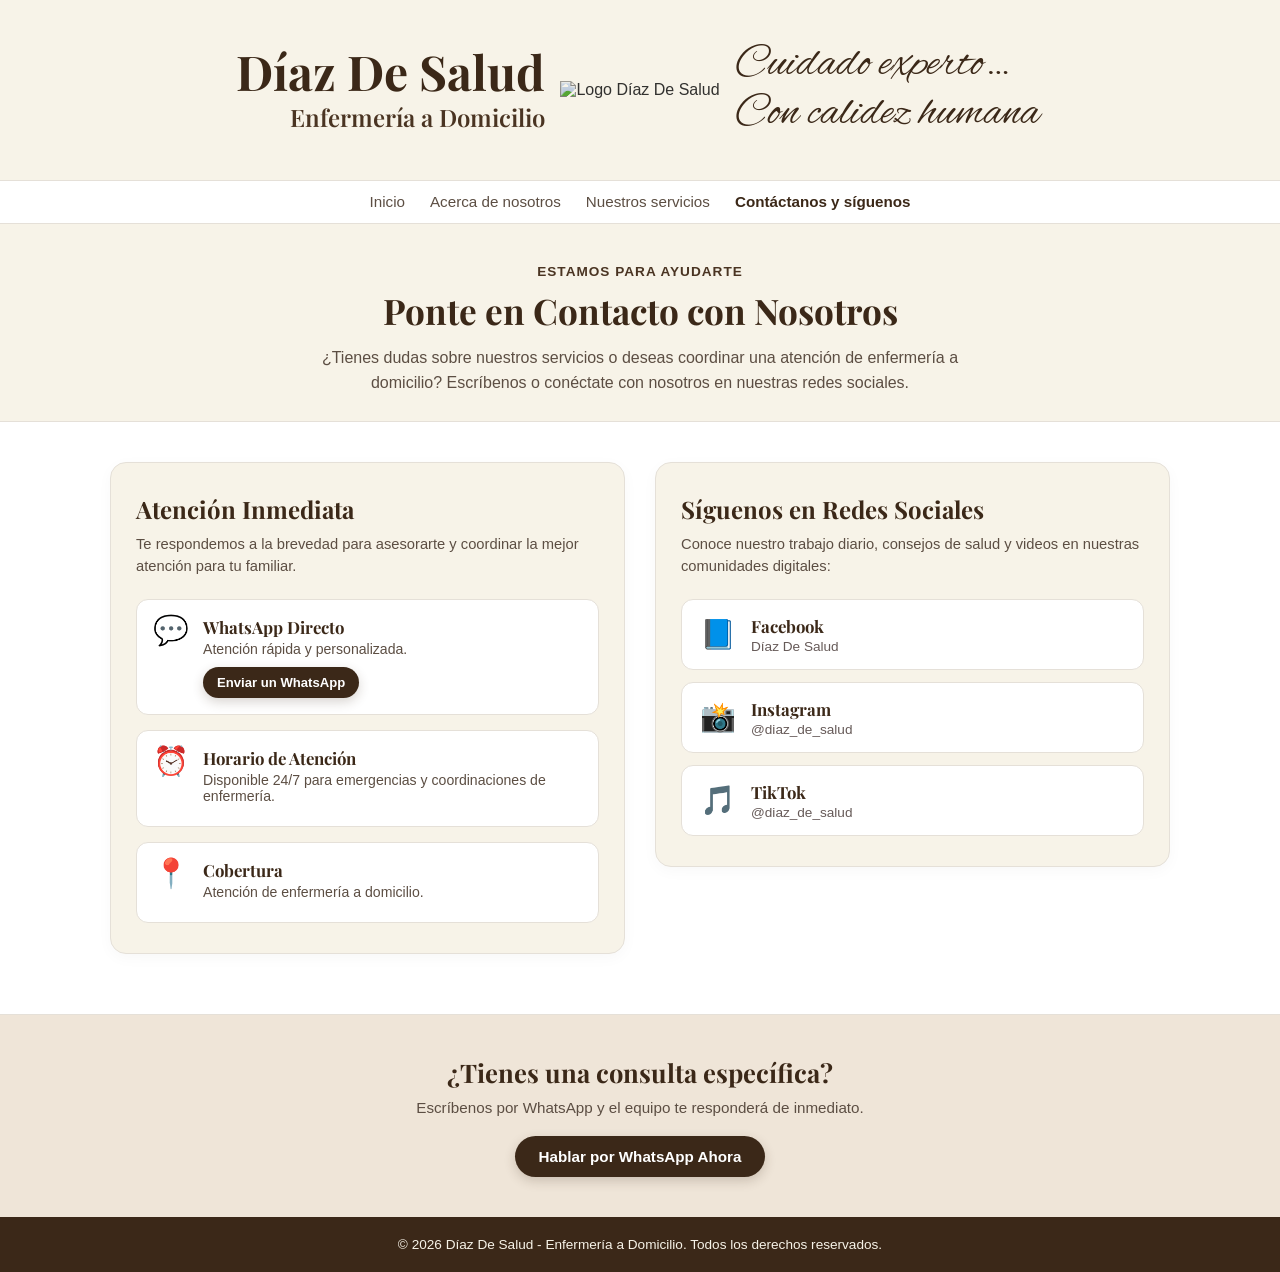
==== contactanos.html @ 616ee458 "Add files via upload" ====
<!DOCTYPE html>
<html lang="es">
<head>
    <meta charset="UTF-8">
    <meta name="viewport" content="width=device-width, initial-scale=1.0">
    <title>Contáctanos - Díaz De Salud</title>
    <!-- Carga de fuentes Alex Brush y Playfair Display -->
    <link rel="preconnect" href="https://fonts.googleapis.com">
    <link rel="preconnect" href="https://fonts.gstatic.com" crossorigin>
    <link href="https://fonts.googleapis.com/css2?family=Alex+Brush&family=Playfair+Display:wght@600;700&display=swap" rel="stylesheet">
    <link rel="stylesheet" href="style.css">
</head>
<body>

    <!-- Franja Superior -->
    <header class="header-container">
        <div class="header-col col-left">
            <h1 class="brand-title">Díaz De Salud</h1>
            <p class="brand-subtitle">Enfermería a Domicilio</p>
        </div>
        <div class="header-col col-center">
            <img src="imagen/imagen1.jpg" alt="Logo Díaz De Salud" class="logo-heart">
        </div>
        <div class="header-col col-right">
            <p class="brand-slogan">Cuidado experto…<br>Con calidez humana</p>
        </div>
    </header>

    <!-- Menú Inferior -->
    <nav class="navbar">
        <ul>
            <li><a href="index.html">Inicio</a></li>
            <li><a href="nosotros.html">Acerca de nosotros</a></li>
            <li><a href="servicios.html">Nuestros servicios</a></li>
            <li><a href="contactanos.html" class="active">Contáctanos y síguenos</a></li>
        </ul>
    </nav>

    <main>
        <!-- CABECERA DE CONTACTO -->
        <section class="contact-header-section">
            <div class="section-container">
                <span class="sub-tagline">Estamos para ayudarte</span>
                <h1 class="contact-main-title">Ponte en Contacto con Nosotros</h1>
                <p class="contact-main-desc">
                    ¿Tienes dudas sobre nuestros servicios o deseas coordinar una atención de enfermería a domicilio? Escríbenos o conéctate con nosotros en nuestras redes sociales.
                </p>
            </div>
        </section>

        <!-- SECCIÓN PRINCIPAL: DOS COLUMNAS -->
        <section class="contact-content-section">
            <div class="section-container">
                <div class="contact-grid">

                    <!-- Columna Izquierda: Canales Directos -->
                    <div class="contact-info-card">
                        <h2>Atención Inmediata</h2>
                        <p class="contact-info-desc">Te respondemos a la brevedad para asesorarte y coordinar la mejor atención para tu familiar.</p>

                        <div class="contact-methods">
                            <div class="method-item">
                                <span class="method-icon">💬</span>
                                <div class="method-details">
                                    <h3>WhatsApp Directo</h3>
                                    <p>Atención rápida y personalizada.</p>
                                    <button type="button" class="btn btn-whatsapp method-btn" id="openWsModal">
                                        Enviar un WhatsApp
                                    </button>
                                </div>
                            </div>

                            <div class="method-item">
                                <span class="method-icon">⏰</span>
                                <div class="method-details">
                                    <h3>Horario de Atención</h3>
                                    <p>Disponible 24/7 para emergencias y coordinaciones de enfermería.</p>
                                </div>
                            </div>

                            <div class="method-item">
                                <span class="method-icon">📍</span>
                                <div class="method-details">
                                    <h3>Cobertura</h3>
                                    <p>Atención de enfermería a domicilio.</p>
                                </div>
                            </div>
                        </div>
                    </div>

                    <!-- Columna Derecha: Redes Sociales -->
                    <div class="social-section-card">
                        <h2>Síguenos en Redes Sociales</h2>
                        <p class="social-section-desc">Conoce nuestro trabajo diario, consejos de salud y videos en nuestras comunidades digitales:</p>

                        <div class="social-links-grid-3">
                            
                            <!-- Facebook -->
                            <a href="https://www.facebook.com/share/1FSG6g7A3p/" target="_blank" class="social-card facebook">
                                <span class="social-icon">📘</span>
                                <div class="social-text">
                                    <h3>Facebook</h3>
                                    <p>Díaz De Salud</p>
                                </div>
                            </a>

                            <!-- Instagram -->
                            <a href="https://www.instagram.com/diaz_de_salud?stkn=MWpzaWEya2Z0dGp3eg==" target="_blank" class="social-card instagram">
                                <span class="social-icon">📸</span>
                                <div class="social-text">
                                    <h3>Instagram</h3>
                                    <p>@diaz_de_salud</p>
                                </div>
                            </a>

                            <!-- TikTok -->
                            <a href="https://www.tiktok.com/@diaz_de_salud?_r=1&_t=ZS-9A9XBsRQfKu" target="_blank" class="social-card tiktok">
                                <span class="social-icon">🎵</span>
                                <div class="social-text">
                                    <h3>TikTok</h3>
                                    <p>@diaz_de_salud</p>
                                </div>
                            </a>

                        </div>
                    </div>

                </div>
            </div>
        </section>

        <!-- CTA FINAL -->
        <section class="cta-section">
            <div class="section-container">
                <h2>¿Tienes una consulta específica?</h2>
                <p>Escríbenos por WhatsApp y el equipo te responderá de inmediato.</p>
                <button type="button" class="btn btn-whatsapp" id="openWsModalCta">
                    Hablar por WhatsApp Ahora
                </button>
            </div>
        </section>
    </main>

    <!-- VENTANA MODAL SELECCIÓN DE WHATSAPP -->
    <div class="ws-modal-overlay" id="wsModal">
        <div class="ws-modal-card">
            <button class="ws-modal-close" id="closeWsModal">&times;</button>
            <h3 class="ws-modal-title">Selecciona un canal de atención</h3>
            <p class="ws-modal-sub">Estamos listos para atenderte por cualquiera de nuestras líneas:</p>
            
            <div class="ws-modal-options">
                <a href="https://wa.me/51926476784?text=Hola,%20quisiera%20consultar%20sobre%20sus%20servicios%20de%20enfermer%C3%ADa." 
                   target="_blank" 
                   class="ws-option-btn">
                   💬 926 476 784
                </a>
                <a href="https://wa.me/51933791007?text=Hola,%20quisiera%20solicitar%20coordinaci%C3%B3n%20de%20servicios." 
                   target="_blank" 
                   class="ws-option-btn">
                   💬 933 791 007
                </a>
            </div>
        </div>
    </div>

    <!-- PIE DE PÁGINA -->
    <footer class="footer-container">
        <p>&copy; 2026 Díaz De Salud - Enfermería a Domicilio. Todos los derechos reservados.</p>
    </footer>

    <!-- JS Y MODAL -->
    <script src="script.js"></script>
</body>
</html>
---- style.css ----
/* ==========================================
   1. RESET Y CONFIGURACIÓN GENERAL
   ========================================== */
* {
    margin: 0;
    padding: 0;
    box-sizing: border-box;
}

body {
    background-color: #f7f3e8;
    color: #333333;
    font-family: Arial, sans-serif;
    overflow-x: hidden; /* Evita que la pantalla se mueva a los lados en celular */
}

/* ==========================================
   2. ENCABEZADO Y FRANJA SUPERIOR
   ========================================== */
.header-container {
    width: 100%;
    min-height: 180px;
    background-color: #f7f3e8;
    display: flex;
    justify-content: space-between;
    align-items: center;
    padding: 20px 30px;
    max-width: 1200px;
    margin: 0 auto;
}

.col-left {
    text-align: right;
    flex: 1;
}

.col-center {
    text-align: center;
    padding: 0 15px;
}

.col-right {
    text-align: left;
    flex: 1;
}

.logo-heart {
    height: 140px;
    width: auto;
    object-fit: contain;
    mix-blend-mode: multiply;
}

.brand-title {
    font-family: 'Playfair Display', Georgia, serif;
    font-size: 3rem;
    font-weight: 700;
    color: #3b2818;
    line-height: 1;
}

.brand-subtitle {
    font-family: 'Playfair Display', Georgia, serif;
    font-size: 1.5rem;
    font-weight: 600;
    color: #4a3422;
    margin-top: 6px;
}

.brand-slogan {
    font-family: 'Alex Brush', cursive;
    font-size: 2.8rem;
    color: #3b2818;
    line-height: 1.1;
}

/* ==========================================
   3. MENÚ DE NAVEGACIÓN
   ========================================== */
.navbar {
    width: 100%;
    background-color: #ffffff;
    padding: 12px 10px;
    border-top: 1px solid #e5e0d8;
    border-bottom: 1px solid #e5e0d8;
}

.navbar ul {
    display: flex;
    justify-content: center;
    align-items: center;
    list-style: none;
    gap: 25px;
    flex-wrap: wrap;
}

.navbar a {
    text-decoration: none;
    color: #5c4e43;
    font-family: Arial, sans-serif;
    font-size: 0.95rem;
    font-weight: 500;
    transition: color 0.2s ease;
    white-space: nowrap;
}

.navbar a:hover,
.navbar a.active {
    color: #3b2818;
    font-weight: bold;
}

/* ==========================================
   4. SECCIÓN PRINCIPAL (MAIN GENERAL)
   ========================================== */
main {
    background-color: #f7f3e8;
}

.section-container {
    max-width: 1100px;
    margin: 0 auto;
    padding: 0 20px;
}

.section-title {
    font-family: 'Playfair Display', Georgia, serif;
    text-align: center;
    color: #3b2818;
    font-size: 2rem;
    margin-bottom: 10px;
}

.section-subtitle {
    text-align: center;
    color: #665A58;
    margin-bottom: 30px;
}

/* Hero con Imagen Destacada */
.hero-section {
    background-color: #f7f3e8;
    padding: 20px 20px 40px 20px;
    text-align: center;
    border-bottom: 1px solid #e5e0d8;
}

.hero-image-container {
    max-width: 1100px;
    margin: 0 auto 25px auto;
    border-radius: 12px;
    overflow: hidden;
    box-shadow: 0 6px 18px rgba(0, 0, 0, 0.08);
}

.hero-img {
    width: 100%;
    height: auto;
    display: block;
    object-fit: cover;
}

.hero-buttons {
    display: flex;
    justify-content: center;
    gap: 15px;
    flex-wrap: wrap;
}

/* ESTILOS DE BOTONES */
.btn {
    display: inline-flex;
    align-items: center;
    justify-content: center;
    gap: 8px;
    padding: 12px 24px;
    font-weight: bold;
    font-family: Arial, sans-serif;
    text-decoration: none;
    border-radius: 30px;
    transition: all 0.3s ease;
    font-size: 0.95rem;
    cursor: pointer;
    border: none;
}

.btn-whatsapp, 
.btn-secondary, 
.btn-primary {
    background-color: #3b2818;
    color: #FFFFFF !important;
    box-shadow: 0 4px 12px rgba(59, 40, 24, 0.2);
}

.btn-whatsapp:hover, 
.btn-secondary:hover, 
.btn-primary:hover {
    background-color: #261b13;
    transform: translateY(-2px);
}

/* Por qué elegirnos */
.features-section {
    padding: 50px 0;
    background-color: #ffffff;
}

.features-grid {
    display: grid;
    grid-template-columns: repeat(auto-fit, minmax(250px, 1fr));
    gap: 20px;
    margin-top: 20px;
}

.feature-card {
    background-color: #f7f3e8;
    padding: 25px 20px;
    border-radius: 12px;
    text-align: center;
    border: 1px solid #e5e0d8;
}

.feature-icon {
    font-size: 2rem;
    margin-bottom: 12px;
}

.feature-card h3 {
    font-family: 'Playfair Display', Georgia, serif;
    color: #3b2818;
    margin-bottom: 8px;
}

.feature-card p {
    color: #665a58;
    font-size: 0.9rem;
    line-height: 1.5;
}

/* Resumen de Servicios */
.services-preview-section {
    padding: 50px 0;
    background-color: #f7f3e8;
}

.services-grid {
    display: grid;
    grid-template-columns: repeat(auto-fit, minmax(250px, 1fr));
    gap: 20px;
}

.service-card {
    background-color: #ffffff;
    padding: 25px 20px;
    border-radius: 12px;
    border: 1px solid #e5e0d8;
    display: flex;
    flex-direction: column;
    justify-content: flex-start;
}

.service-icon {
    font-size: 2rem;
    margin-bottom: 12px;
}

.service-card h3 {
    font-family: 'Playfair Display', Georgia, serif;
    color: #3b2818;
    margin-bottom: 8px;
}

.service-card p {
    color: #665a58;
    font-size: 0.9rem;
    line-height: 1.5;
}

.center-action {
    text-align: center;
    margin-top: 30px;
}

/* ==========================================
   5. CARRUSELES (TESTIMONIOS Y GALERÍA)
   ========================================== */
.testimonials-section,
.gallery-section {
    padding: 50px 0;
    background-color: #ffffff;
    border-top: 1px solid #e5e0d8;
}

.carousel-container {
    position: relative;
    max-width: 850px;
    margin: 0 auto;
    display: flex;
    align-items: center;
}

.gallery-section .carousel-container {
    max-width: 450px;
    margin: 0 auto;
}

.carousel-track-container {
    overflow: hidden;
    width: 100%;
    border-radius: 12px;
}

.carousel-track {
    display: flex;
    transition: transform 0.4s ease-in-out;
}

.testimonial-card {
    min-width: 100%;
    box-sizing: border-box;
    background-color: #f7f3e8;
    padding: 30px 20px;
    border-radius: 12px;
    text-align: center;
    border: 1px solid #e5e0d8;
}

.stars {
    font-size: 1.1rem;
    margin-bottom: 12px;
}

.testimonial-text {
    font-style: italic;
    color: #4a3422;
    font-size: 0.95rem;
    line-height: 1.5;
    margin-bottom: 15px;
}

.testimonial-author {
    font-family: 'Playfair Display', Georgia, serif;
    color: #3b2818;
    font-size: 1rem;
    font-weight: 700;
}

.gallery-card {
    min-width: 100%;
    box-sizing: border-box;
    position: relative;
    border-radius: 16px;
    overflow: hidden;
    background-color: #f7f3e8;
    border: 1px solid #e5e0d8;
}

.gallery-card img {
    width: 100%;
    height: 500px;
    object-fit: cover;
    object-position: center;
    display: block;
}

.gallery-caption {
    position: absolute;
    bottom: 0;
    left: 0;
    right: 0;
    background: linear-gradient(180deg, rgba(0, 0, 0, 0) 0%, rgba(59, 40, 24, 0.95) 100%);
    color: #ffffff;
    padding: 20px 15px 12px 15px;
    text-align: center;
    font-size: 0.9rem;
    font-weight: 500;
}

.carousel-btn {
    background-color: #3b2818;
    color: #ffffff;
    border: none;
    font-size: 1.1rem;
    width: 36px;
    height: 36px;
    border-radius: 50%;
    cursor: pointer;
    z-index: 10;
    display: flex;
    align-items: center;
    justify-content: center;
    flex-shrink: 0;
}

.prev-btn { margin-right: 10px; }
.next-btn { margin-left: 10px; }

.carousel-dots {
    display: flex;
    justify-content: center;
    gap: 8px;
    margin-top: 15px;
}

.dot {
    width: 10px;
    height: 10px;
    background-color: #e5e0d8;
    border-radius: 50%;
    cursor: pointer;
}

.dot.active {
    background-color: #3b2818;
}

/* ==========================================
   6. SECCIÓN ACERCA DE NOSOTROS
   ========================================== */
.about-hero-section {
    padding: 50px 0;
    background-color: #f7f3e8;
}

.about-grid {
    display: grid;
    grid-template-columns: 360px 1fr;
    gap: 35px;
    align-items: center;
}

.about-image-card {
    position: relative;
    border-radius: 16px;
    overflow: hidden;
    box-shadow: 0 8px 24px rgba(0,0,0,0.08);
    border: 1px solid #e5e0d8;
    background-color: #ffffff;
}

.lic-profile-img {
    width: 100%;
    height: 450px;
    object-fit: cover;
    object-position: top center;
    display: block;
}

.lic-badge {
    position: absolute;
    bottom: 0;
    left: 0;
    right: 0;
    background: linear-gradient(180deg, rgba(0,0,0,0) 0%, rgba(59, 40, 24, 0.95) 100%);
    color: #ffffff;
    padding: 20px 15px 12px 15px;
    text-align: center;
}

.lic-badge h3 {
    font-family: 'Playfair Display', Georgia, serif;
    font-size: 1.2rem;
    color: #ffffff;
    margin-bottom: 2px;
}

.lic-badge p {
    font-size: 0.8rem;
    color: #e5e0d8;
}

.sub-tagline {
    display: block;
    color: #4a3422;
    font-weight: bold;
    font-size: 0.85rem;
    text-transform: uppercase;
    letter-spacing: 1px;
    margin-bottom: 8px;
}

.about-text-content h2 {
    font-family: 'Playfair Display', Georgia, serif;
    font-size: 1.8rem;
    color: #3b2818;
    line-height: 1.25;
    margin-bottom: 15px;
}

.about-text-content p {
    color: #5c4e43;
    font-size: 0.95rem;
    line-height: 1.55;
    margin-bottom: 12px;
}

.values-section {
    padding: 50px 0;
    background-color: #ffffff;
    border-top: 1px solid #e5e0d8;
    border-bottom: 1px solid #e5e0d8;
}

/* ==========================================
   7. VENTANA MODAL SELECCIÓN WHATSAPP
   ========================================== */
.ws-modal-overlay {
    position: fixed;
    top: 0;
    left: 0;
    width: 100%;
    height: 100%;
    background-color: rgba(0, 0, 0, 0.5);
    display: flex;
    justify-content: center;
    align-items: center;
    z-index: 1000;
    opacity: 0;
    visibility: hidden;
    transition: all 0.3s ease;
}

.ws-modal-overlay.active {
    opacity: 1;
    visibility: visible;
}

.ws-modal-card {
    background-color: #ffffff;
    padding: 25px 20px;
    border-radius: 16px;
    max-width: 380px;
    width: 90%;
    text-align: center;
    position: relative;
    box-shadow: 0 10px 25px rgba(0, 0, 0, 0.2);
}

.ws-modal-close {
    position: absolute;
    top: 10px;
    right: 15px;
    background: none;
    border: none;
    font-size: 1.6rem;
    color: #665a58;
    cursor: pointer;
}

.ws-modal-title {
    font-family: 'Playfair Display', Georgia, serif;
    color: #3b2818;
    font-size: 1.3rem;
    margin-bottom: 8px;
}

.ws-modal-sub {
    color: #665a58;
    font-size: 0.85rem;
    margin-bottom: 18px;
}

.ws-modal-options {
    display: flex;
    flex-direction: column;
    gap: 10px;
}

.ws-option-btn {
    background-color: #f7f3e8;
    color: #3b2818;
    border: 1px solid #e5e0d8;
    padding: 12px;
    border-radius: 10px;
    text-decoration: none;
    font-weight: bold;
    font-size: 0.9rem;
}

.ws-option-btn:hover {
    background-color: #3b2818;
    color: #ffffff;
}

/* ==========================================
   8. LLAMADO A LA ACCIÓN (CTA FINAL) Y FOOTER
   ========================================== */
.cta-section {
    background-color: #efe5d8;
    padding: 40px 20px;
    text-align: center;
    border-top: 1px solid #e5e0d8;
}

.cta-section h2 {
    font-family: 'Playfair Display', Georgia, serif;
    color: #3b2818;
    margin-bottom: 10px;
    font-size: 1.6rem;
}

.cta-section p {
    color: #5c4e43;
    margin-bottom: 20px;
    font-size: 0.95rem;
}

.footer-container {
    background-color: #3b2818;
    color: #f7f3e8;
    text-align: center;
    padding: 20px;
    font-size: 0.85rem;
}

/* ==========================================
   📱 9. REGLAS RESPONSIVAS PARA CELULAR Y TABLET
   ========================================== */
@media (max-width: 768px) {
    /* Header verticalizado para celular */
    .header-container {
        flex-direction: column;
        height: auto;
        padding: 15px 10px;
        text-align: center;
        gap: 10px;
    }

    .col-left, .col-right {
        text-align: center;
        width: 100%;
    }

    .col-center {
        order: -1; /* Pone el logo del corazón hasta arriba de todo */
        margin-bottom: 5px;
    }

    .logo-heart {
        height: 90px;
    }

    .brand-title {
        font-size: 2.2rem;
    }

    .brand-subtitle {
        font-size: 1.1rem;
        margin-top: 2px;
    }

    .brand-slogan {
        font-size: 2rem;
    }

    /* Menú adaptado */
    .navbar {
        padding: 10px 5px;
    }

    .navbar ul {
        gap: 12px 18px;
    }

    .navbar a {
        font-size: 0.88rem;
    }

    /* Ajustes generales */
    .section-title {
        font-size: 1.6rem;
    }

    .about-grid {
        grid-template-columns: 1fr;
    }

    .lic-profile-img {
        height: 380px;
    }

    .gallery-section .carousel-container {
        max-width: 100%;
    }

    .gallery-card img {
        height: 400px;
    }

    .carousel-btn {
        width: 32px;
        height: 32px;
        font-size: 0.9rem;
    }
}
/* ==========================================
   1. RESET Y CONFIGURACIÓN GENERAL
   ========================================== */
* {
    margin: 0;
    padding: 0;
    box-sizing: border-box;
}

body {
    background-color: #f7f3e8;
    color: #333333;
    font-family: Arial, sans-serif;
    overflow-x: hidden;
}

/* ==========================================
   2. ENCABEZADO Y FRANJA SUPERIOR
   ========================================== */
.header-container {
    width: 100%;
    min-height: 180px;
    background-color: #f7f3e8;
    display: flex;
    justify-content: space-between;
    align-items: center;
    padding: 20px 30px;
    max-width: 1200px;
    margin: 0 auto;
}

.col-left { text-align: right; flex: 1; }
.col-center { text-align: center; padding: 0 15px; }
.col-right { text-align: left; flex: 1; }

.logo-heart {
    height: 140px;
    width: auto;
    object-fit: contain;
    mix-blend-mode: multiply;
}

.brand-title {
    font-family: 'Playfair Display', Georgia, serif;
    font-size: 3rem;
    font-weight: 700;
    color: #3b2818;
    line-height: 1;
}

.brand-subtitle {
    font-family: 'Playfair Display', Georgia, serif;
    font-size: 1.5rem;
    font-weight: 600;
    color: #4a3422;
    margin-top: 6px;
}

.brand-slogan {
    font-family: 'Alex Brush', cursive;
    font-size: 2.8rem;
    color: #3b2818;
    line-height: 1.1;
}

/* ==========================================
   3. MENÚ DE NAVEGACIÓN
   ========================================== */
.navbar {
    width: 100%;
    background-color: #ffffff;
    padding: 12px 10px;
    border-top: 1px solid #e5e0d8;
    border-bottom: 1px solid #e5e0d8;
}

.navbar ul {
    display: flex;
    justify-content: center;
    align-items: center;
    list-style: none;
    gap: 25px;
    flex-wrap: wrap;
}

.navbar a {
    text-decoration: none;
    color: #5c4e43;
    font-family: Arial, sans-serif;
    font-size: 0.95rem;
    font-weight: 500;
    transition: color 0.2s ease;
    white-space: nowrap;
}

.navbar a:hover,
.navbar a.active {
    color: #3b2818;
    font-weight: bold;
}

/* ==========================================
   4. SECCIÓN PRINCIPAL GENERAL Y BOTONES
   ========================================== */
main {
    background-color: #f7f3e8;
}

.section-container {
    max-width: 1100px;
    margin: 0 auto;
    padding: 0 20px;
}

.btn {
    display: inline-flex;
    align-items: center;
    justify-content: center;
    gap: 8px;
    padding: 12px 24px;
    font-weight: bold;
    font-family: Arial, sans-serif;
    text-decoration: none;
    border-radius: 30px;
    transition: all 0.3s ease;
    font-size: 0.95rem;
    cursor: pointer;
    border: none;
}

.btn-whatsapp, 
.btn-secondary, 
.btn-primary {
    background-color: #3b2818;
    color: #FFFFFF !important;
    box-shadow: 0 4px 12px rgba(59, 40, 24, 0.2);
}

.btn-whatsapp:hover, 
.btn-secondary:hover, 
.btn-primary:hover {
    background-color: #261b13;
    transform: translateY(-2px);
}

/* ==========================================
   5. ESTILOS PÁGINA NUESTROS SERVICIOS
   ========================================== */
.services-header-section {
    padding: 40px 20px 25px 20px;
    text-align: center;
    background-color: #f7f3e8;
}

.sub-tagline {
    display: block;
    color: #4a3422;
    font-weight: bold;
    font-size: 0.85rem;
    text-transform: uppercase;
    letter-spacing: 1px;
    margin-bottom: 8px;
}

.services-main-title {
    font-family: 'Playfair Display', Georgia, serif;
    font-size: 2.2rem;
    color: #3b2818;
    margin-bottom: 12px;
}

.services-main-desc {
    max-width: 700px;
    margin: 0 auto 25px auto;
    color: #5c4e43;
    font-size: 1rem;
    line-height: 1.55;
}

.search-box-container {
    max-width: 500px;
    margin: 0 auto;
}

.search-box-container input {
    width: 100%;
    padding: 12px 20px;
    font-size: 0.95rem;
    border: 1px solid #e5e0d8;
    border-radius: 30px;
    outline: none;
    box-shadow: 0 4px 12px rgba(59, 40, 24, 0.05);
    background-color: #ffffff;
    color: #3b2818;
}

.full-services-section {
    padding: 40px 0 60px 0;
    background-color: #ffffff;
    border-top: 1px solid #e5e0d8;
}

.services-detailed-grid {
    display: grid;
    grid-template-columns: repeat(auto-fit, minmax(280px, 1fr));
    gap: 22px;
}

.service-detail-card {
    background-color: #f7f3e8;
    border: 1px solid #e5e0d8;
    border-radius: 14px;
    padding: 24px 20px;
    display: flex;
    flex-direction: column;
    justify-content: space-between;
    transition: transform 0.3s ease, box-shadow 0.3s ease;
}

.service-detail-card:hover {
    transform: translateY(-4px);
    box-shadow: 0 8px 20px rgba(59, 40, 24, 0.08);
}

.service-card-header {
    display: flex;
    align-items: center;
    gap: 12px;
    margin-bottom: 12px;
}

.service-card-icon {
    font-size: 1.8rem;
    line-height: 1;
}

.service-card-header h3 {
    font-family: 'Playfair Display', Georgia, serif;
    color: #3b2818;
    font-size: 1.15rem;
    line-height: 1.3;
}

.service-card-text {
    color: #5c4e43;
    font-size: 0.9rem;
    line-height: 1.5;
    margin-bottom: 18px;
}

.service-btn {
    width: 100%;
    text-align: center;
    font-size: 0.88rem;
    padding: 10px 14px;
}

.no-results-msg {
    text-align: center;
    padding: 40px 20px;
    color: #5c4e43;
}

/* ==========================================
   6. ESTILOS PÁGINA CONTÁCTANOS Y REDES
   ========================================== */
.contact-header-section {
    padding: 40px 20px 25px 20px;
    text-align: center;
    background-color: #f7f3e8;
}

.contact-main-title {
    font-family: 'Playfair Display', Georgia, serif;
    font-size: 2.2rem;
    color: #3b2818;
    margin-bottom: 12px;
}

.contact-main-desc {
    max-width: 700px;
    margin: 0 auto;
    color: #5c4e43;
    font-size: 1rem;
    line-height: 1.55;
}

.contact-content-section {
    padding: 40px 0 60px 0;
    background-color: #ffffff;
    border-top: 1px solid #e5e0d8;
}

.contact-grid {
    display: grid;
    grid-template-columns: 1fr 1fr;
    gap: 30px;
    align-items: start;
}

.contact-info-card, 
.social-section-card {
    background-color: #f7f3e8;
    border: 1px solid #e5e0d8;
    border-radius: 16px;
    padding: 30px 25px;
    box-shadow: 0 4px 15px rgba(0,0,0,0.03);
}

.contact-info-card h2, 
.social-section-card h2 {
    font-family: 'Playfair Display', Georgia, serif;
    color: #3b2818;
    font-size: 1.5rem;
    margin-bottom: 8px;
}

.contact-info-desc, 
.social-section-desc {
    color: #5c4e43;
    font-size: 0.92rem;
    line-height: 1.5;
    margin-bottom: 22px;
}

.contact-methods {
    display: flex;
    flex-direction: column;
    gap: 15px;
}

.method-item {
    display: flex;
    align-items: flex-start;
    gap: 14px;
    background-color: #ffffff;
    padding: 16px;
    border-radius: 12px;
    border: 1px solid #e5e0d8;
}

.method-icon {
    font-size: 1.8rem;
    line-height: 1;
}

.method-details h3 {
    font-family: 'Playfair Display', Georgia, serif;
    color: #3b2818;
    font-size: 1.05rem;
    margin-bottom: 3px;
}

.method-details p {
    color: #5c4e43;
    font-size: 0.88rem;
    margin-bottom: 6px;
}

.method-btn {
    font-size: 0.82rem;
    padding: 8px 14px;
    margin-top: 4px;
}

.social-links-grid-3 {
    display: flex;
    flex-direction: column;
    gap: 12px;
}

.social-card {
    display: flex;
    align-items: center;
    gap: 15px;
    background-color: #ffffff;
    padding: 15px 18px;
    border-radius: 12px;
    border: 1px solid #e5e0d8;
    text-decoration: none;
    transition: all 0.3s ease;
}

.social-card:hover {
    transform: translateY(-3px);
    box-shadow: 0 6px 15px rgba(59, 40, 24, 0.12);
    background-color: #3b2818;
    border-color: #3b2818;
}

.social-card:hover .social-text h3,
.social-card:hover .social-text p {
    color: #ffffff;
}

.social-icon {
    font-size: 1.8rem;
    line-height: 1;
}

.social-text h3 {
    font-family: 'Playfair Display', Georgia, serif;
    color: #3b2818;
    font-size: 1.05rem;
    margin-bottom: 2px;
    transition: color 0.3s ease;
}

.social-text p {
    color: #665a58;
    font-size: 0.85rem;
    transition: color 0.3s ease;
}

/* ==========================================
   7. MODAL Y FOOTER
   ========================================== */
.ws-modal-overlay {
    position: fixed;
    top: 0; left: 0; width: 100%; height: 100%;
    background-color: rgba(0, 0, 0, 0.5);
    display: flex; justify-content: center; align-items: center;
    z-index: 1000; opacity: 0; visibility: hidden;
    transition: all 0.3s ease;
}

.ws-modal-overlay.active { opacity: 1; visibility: visible; }

.ws-modal-card {
    background-color: #ffffff;
    padding: 25px 20px;
    border-radius: 16px;
    max-width: 380px; width: 90%;
    text-align: center; position: relative;
    box-shadow: 0 10px 25px rgba(0, 0, 0, 0.2);
}

.ws-modal-close {
    position: absolute; top: 10px; right: 15px;
    background: none; border: none;
    font-size: 1.6rem; color: #665a58; cursor: pointer;
}

.ws-modal-title {
    font-family: 'Playfair Display', Georgia, serif;
    color: #3b2818; font-size: 1.3rem; margin-bottom: 8px;
}

.ws-modal-sub { color: #665a58; font-size: 0.85rem; margin-bottom: 18px; }

.ws-modal-options { display: flex; flex-direction: column; gap: 10px; }

.ws-option-btn {
    background-color: #f7f3e8; color: #3b2818;
    border: 1px solid #e5e0d8; padding: 12px;
    border-radius: 10px; text-decoration: none;
    font-weight: bold; font-size: 0.9rem;
}

.ws-option-btn:hover { background-color: #3b2818; color: #ffffff; }

.cta-section {
    background-color: #efe5d8;
    padding: 40px 20px; text-align: center;
    border-top: 1px solid #e5e0d8;
}

.cta-section h2 {
    font-family: 'Playfair Display', Georgia, serif;
    color: #3b2818; margin-bottom: 10px; font-size: 1.6rem;
}

.cta-section p { color: #5c4e43; margin-bottom: 20px; font-size: 0.95rem; }

.footer-container {
    background-color: #3b2818; color: #f7f3e8;
    text-align: center; padding: 20px; font-size: 0.85rem;
}

/* ==========================================
   8. RESPONSIVO PARA CELULAR Y TABLET
   ========================================== */
@media (max-width: 768px) {
    .header-container {
        flex-direction: column;
        height: auto;
        padding: 15px 10px;
        text-align: center;
        gap: 10px;
    }

    .col-left, .col-right { text-align: center; width: 100%; }
    .col-center { order: -1; margin-bottom: 5px; }

    .logo-heart { height: 90px; }
    .brand-title { font-size: 2.2rem; }
    .brand-subtitle { font-size: 1.1rem; }
    .brand-slogan { font-size: 2rem; }

    .navbar ul { gap: 10px 15px; }
    .navbar a { font-size: 0.88rem; }

    .contact-grid { grid-template-columns: 1fr; }
}
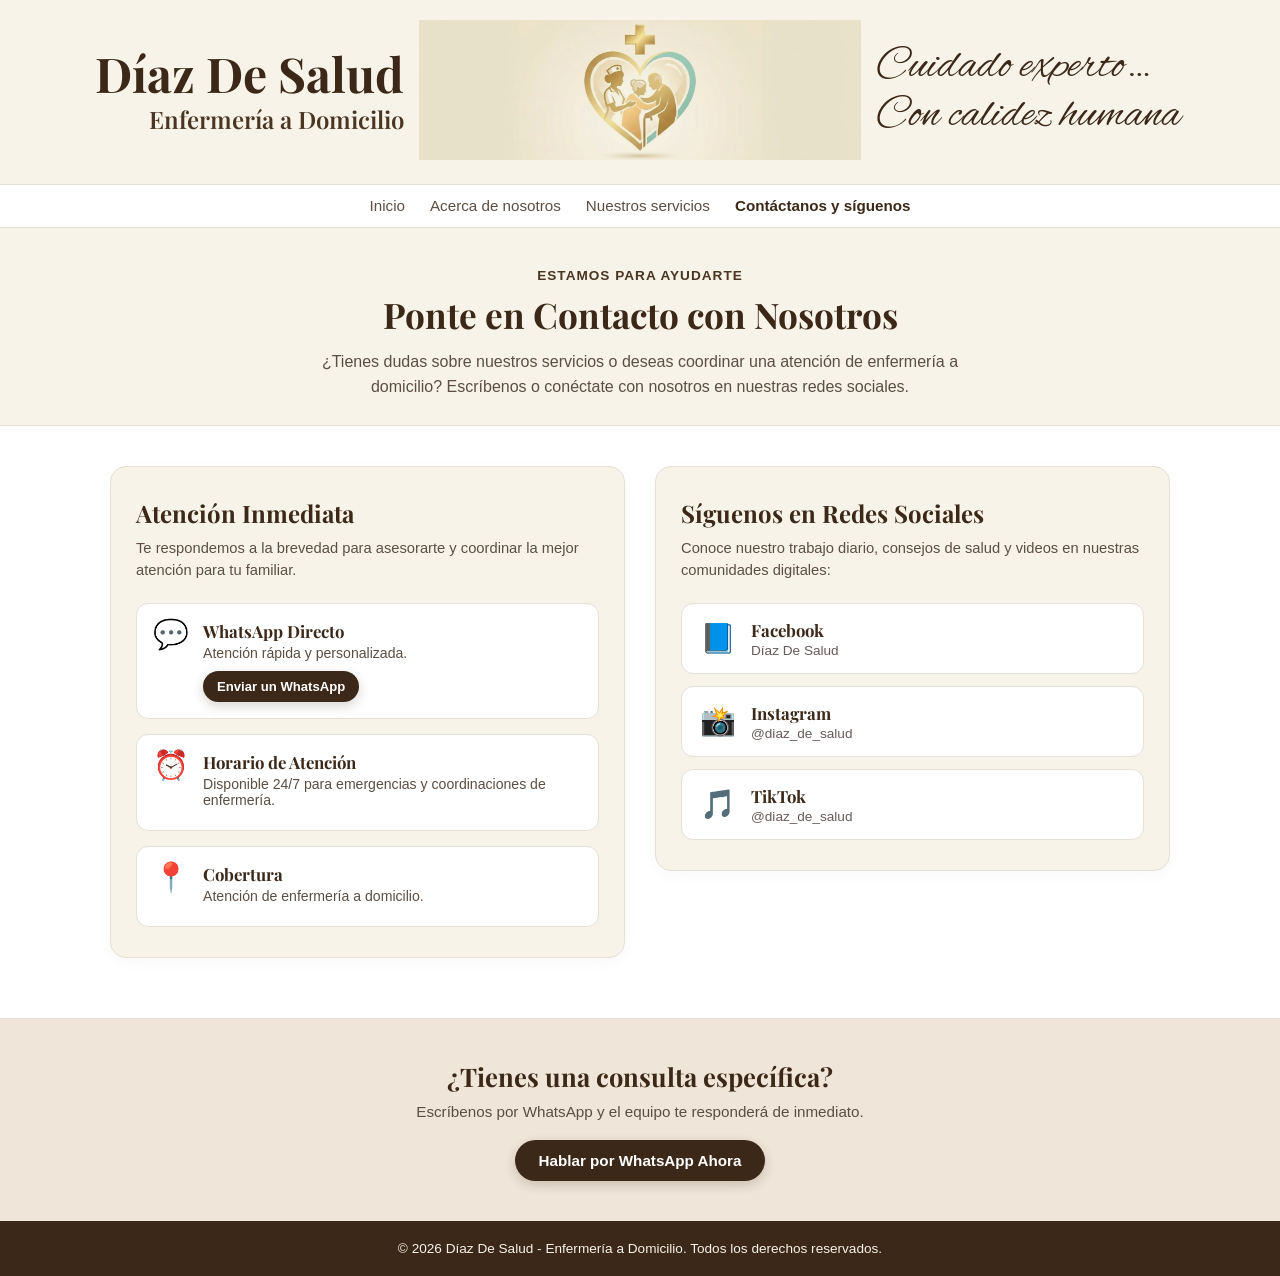
==== commit 25a4310c: "Fix HTML encoding issues in contactanos.html" ====
--- a/contactanos.html
+++ b/contactanos.html
@@ -19,7 +19,7 @@
             <p class="brand-subtitle">Enfermería a Domicilio</p>
         </div>
         <div class="header-col col-center">
-            <img src="imagen/imagen1.jpg" alt="Logo Díaz De Salud" class="logo-heart">
+            <img src="imagen1.jpg" alt="Logo Díaz De Salud" class="logo-heart">
         </div>
         <div class="header-col col-right">
             <p class="brand-slogan">Cuidado experto…<br>Con calidez humana</p>
@@ -171,4 +171,4 @@
     <!-- JS Y MODAL -->
     <script src="script.js"></script>
 </body>
-</html>+</html>
